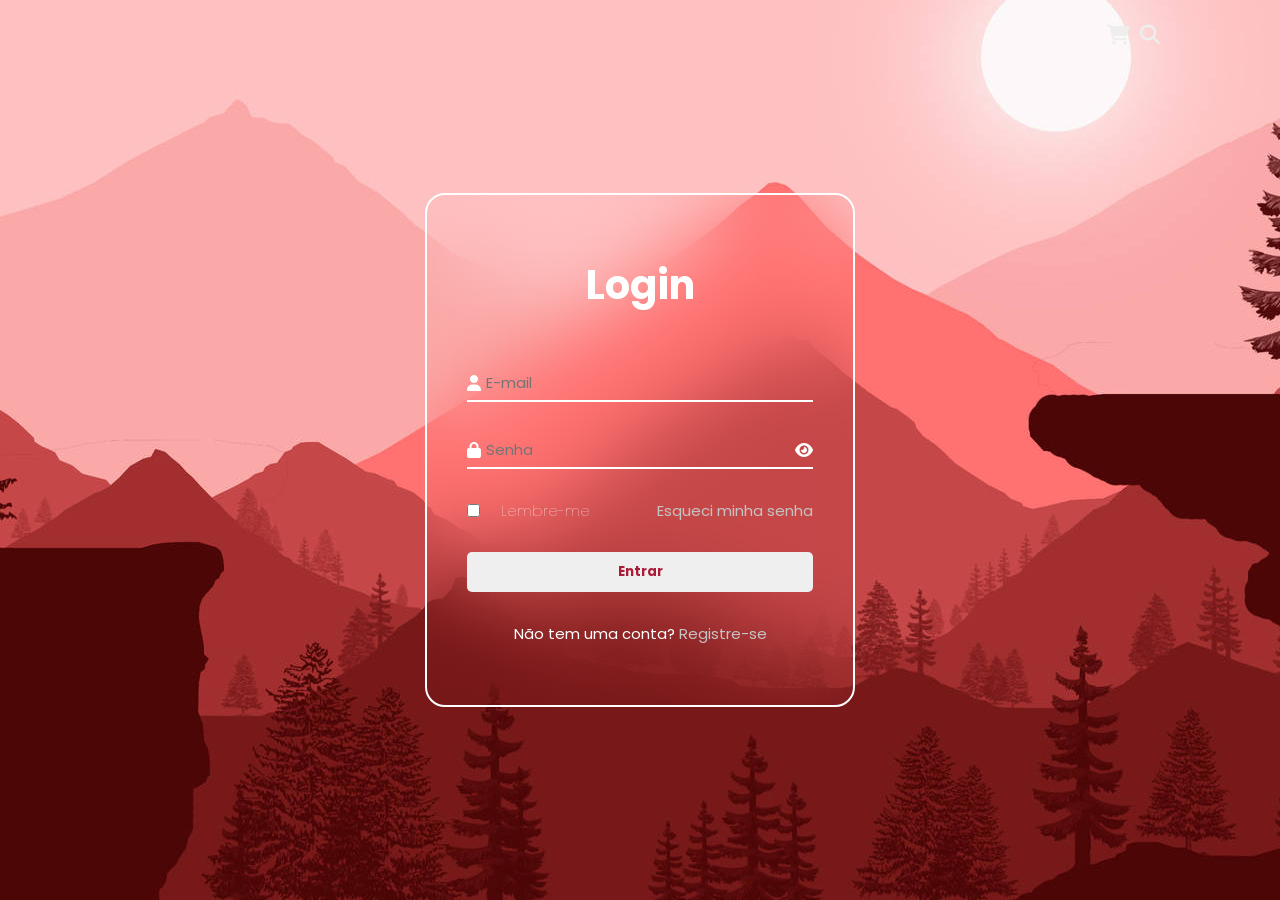
==== login.html @ dee903fb "Add files via upload" ====
<!DOCTYPE html>
<html lang="pt-br">
<head>
    <meta charset="UTF-8">
    <meta name="viewport" content="width=device-width, initial-scale=1.0">
    <link rel="stylesheet" href="login/style.css">
    <link rel="stylesheet" href="https://cdnjs.cloudflare.com/ajax/libs/font-awesome/6.6.0/css/all.min.css" integrity="sha512-Kc323vGBEqzTmouAECnVceyQqyqdsSiqLQISBL29aUW4U/M7pSPA/gEUZQqv1cwx4OnYxTxve5UMg5GT6L4JJg==" crossorigin="anonymous" referrerpolicy="no-referrer" />
    <link rel="icon" type="image/x-icon" href="Images/site-logo.webp">
    <script src="script.js"></script>
    <title>Login</title>
</head>
<body>
    <header>
        <a href="index.html"><img src="Images/logo.webp" alt="" class="logo2"></a>
        <form>
            <div class="formulario">
                <i class="fa-solid fa-cart-shopping"></i>
                <i class="fas fa-search" onclick="myFunction2()"></i>
                <input type="text" class="search" placeholder="Search..." id="search">
            </div>
        </form>

    </header>
<section class="back">
    <form class="login-form">
        <h1 class="login-title">Login</h1>
        <div class="form-element0">
            <i class="fa-solid fa-user" id="icons2"></i>
            <input type="email" name="email" id="email" placeholder="E-mail" class="forms">
        </div>
        <div class="form-element">
            <i class="fa-solid fa-lock" id="icons2"></i>
            <input type="password" id="passwd" name="passwd" placeholder="Senha" class="forms">
            <i class="fa fa-eye showpwd" id="icons2" style="cursor: pointer;" onClick="showPwd('passwd', this)"></i>
        </div>
        <div class="form-element-2">
            <input type="checkbox" name="Remeber-me" id="checkbox">
            <label for="checkbox" class="remember-me">Lembre-me</label>
            <a href="" class="forgot">Esqueci minha senha</a>
        </div>
        <div class="form-element-3">
            <button class="btn-login">Entrar</button>
            <p class="dont-have">Não tem uma conta? <a href="" class="sign">Registre-se</a></p>
        </div>
            
        </div>
        </div>

    </form>
</section>
    
</body>
</html>
---- login/style.css ----
@import url('https://fonts.googleapis.com/css2?family=Montserrat:ital,wght@0,100..900;1,100..900&family=Poppins&display=swap');
*{
    margin: 0;
    padding: 0;
    box-sizing: border-box;
    font-family: "Poppins", sans-serif;
}
:root{
    --primary-color: #A91D3A;
    --secondary-color: #B43F3F;
    --tertiary-color: #EEEEEE;
    --quarternary-color: #151515;
}
body{
    background-image: url(background.jpg);
    background-repeat: no-repeat;
    background-position: center;
    background-attachment: fixed;
}
::-webkit-scrollbar{
    width: 0px;
}
header{
    position: fixed;
    width: 100%;
    display: flex;
    align-items: center;
    justify-content: space-between;
    z-index: 99999;

}
.list-item{
    cursor: pointer;
    color: var(--tertiary-color);
    transition: 0.1s ease;
}
.list-item:hover{
    color: var(--primary-color);
}

ul{
    display: flex;
    gap: 50px;
    list-style: none;
    font-size: 20px;
}

.logo2{
    width: 60px;
}
.fa-search{
    color: var(--tertiary-color);
    font-size: 20px;
    cursor: pointer;
    transition: 0.1s ease;
}
.fa-search:hover{
    color: var(--primary-color);
}
.fa-cart-shopping{
    color: var(--tertiary-color);
    font-size: 20px;
    cursor: pointer;
    transition: 0.1s ease;
}
.fa-cart-shopping:hover{
    color: var(--primary-color);
}
.formulario{
    display: flex;
    align-items: center;
    gap: 10px;
    height: 30px;
}
.search{
    background-color: transparent;
    outline: none;
    border: none;
    color: var(--tertiary-color);
    font-size: 15px;
    border-bottom: 2px solid var(--tertiary-color);
    display: none;
}

.text{
    outline: none;
    border: none;
    width: 100%;
    overflow: hidden;
    background-color: transparent;
    color: #fff;

}
.login{
    padding-right: 5vw;
    display: flex;
}
.btn{
    font-size: 20px;
    color: #fff;
    background-color: transparent;
    border: none;
    padding: 8px;
    border-radius: 50px 0 0 50px; 
    cursor: pointer;
}
#user1{
    background-color: #fff;
    border: 2px solid #fff;
    border-radius: 50px;
    padding: 7px;
    color: #fff;
    cursor: pointer;
    width: 50px;
    height: 50px;
    object-fit: contain;
}

/*media query*/
/*desktop*/
@media screen and (min-width: 1024px) {

    header{
        position: fixed;
        z-index: 99999;
        display: flex;
        justify-content: space-between;
        align-items: center;
        padding: 20px 120px;
        width: 100%
    }
    .dropbtn{
        display: none;
    }

}

/*mobile*/
@media screen and (max-width: 767px) {
    .item1, .item2, .item3{
        display: none;
    }
    header{
        position: fixed;
        z-index: 99999;
        display: flex;
        justify-content: space-between;
        align-items: center;
        padding: 20px 20px;
        width: 100%
    }
    .login{
        padding-left: 40px;
    }
    .nav-bar{
        gap: 0px;
    }
}

/*tablet*/
@media screen and (min-width:768px) and (max-width: 1023px) {
    .item1, .item2, .item3{
        display: none;
    }
    header{
        position: fixed;
        z-index: 99999;
        display: flex;
        justify-content: space-between;
        align-items: center;
        padding: 20px 20px;
        width: 100%
    }

}
.back{
    display: flex;
    align-items: center;
    justify-content: center;
    min-height: 100vh;
}
.login-title{
    color: #fff;
    font-size: 40px;
    font-weight: bold;
    text-align: center;
    margin-bottom: 50px;
    
}
.login-form{
    width: 430px;
    border: 2px solid #fff;
    padding: 60px 40px 60px 40px;
    backdrop-filter: blur(40px);
    border-radius: 20px;
    animation: animation 2s ease-out;
}
.form-element0{
    width: 100%;
    display: flex;
    align-items: center;
    justify-content: center;
    border-bottom: 2px solid #fff;
    gap: 5px;

}
.form-element{
    width: 100%;
    display: flex;
    align-items: center;
    justify-content: center;
    margin-top: 30px;
    border-bottom: 2px solid #fff;
    gap: 5px;

}
.forms{
    width: 100%;
    height: 35px;
    outline: none;
    background-color: transparent;
    border: none;
    color: #fff;
    font-size: 15px;
}
.form-element-2{
    display: flex;
    align-items: center;
    justify-content: space-between;
    width: 100%;
    margin-top: 20px;
    gap: 5px;
    font-size: 15px;
    margin-top: 30px;
    margin-bottom: 30px;

}
#checkbox{
    accent-color: #151515;
}
.remember-me{
    margin-right: 47px;
    color: #fff;
    font-weight: 100;
}
.btn-login{
    width: 100%;
    height: 40px;
    cursor: pointer;
    border: none;
    border-radius: 5px;
    color: #A91D3A;
    font-weight: bold;
}
.btn-login:hover{
    background-color: #151515;
    color: #A91D3A;
}
.dont-have{
    color: #fff;
    font-size: 15px;
    text-align: center;
    margin-top: 30px;
}

a{
    text-decoration: none;
}
#icons2{
    color: #fff;
}
.forgot{
    color: #c5c4c4;
}
.forgot:hover{
    text-decoration: underline;
}
.sign{
    color: #c5c4c4;
}
.sign:hover{
    text-decoration: underline;
}

@keyframes animation{
    from{
        margin-top: 1000px;

    }
    to{
        margin-top: 0px;
    }
}
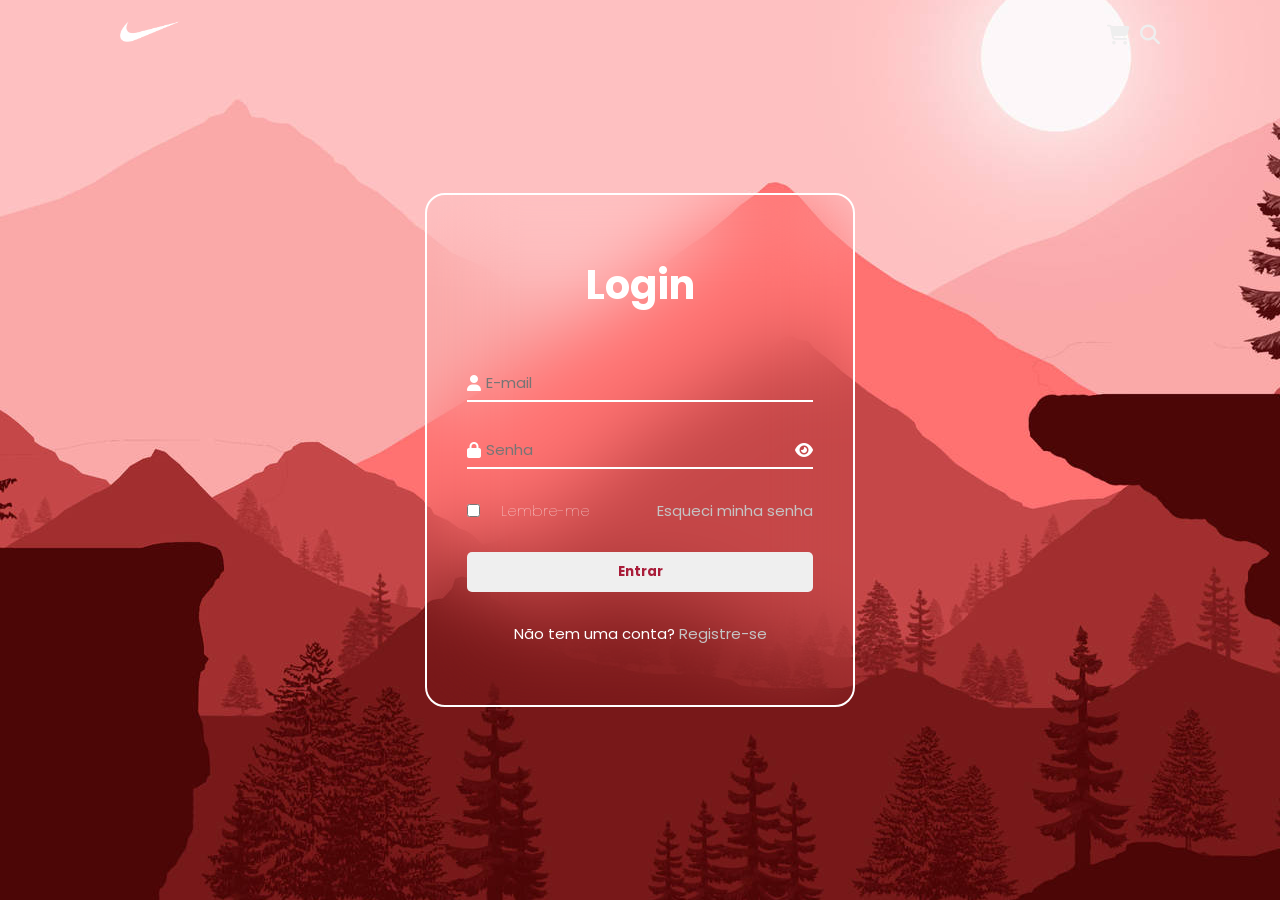
==== commit 5f2bc98d: "Update login.html" ====
--- a/login.html
+++ b/login.html
@@ -5,13 +5,13 @@
     <meta name="viewport" content="width=device-width, initial-scale=1.0">
     <link rel="stylesheet" href="login/style.css">
     <link rel="stylesheet" href="https://cdnjs.cloudflare.com/ajax/libs/font-awesome/6.6.0/css/all.min.css" integrity="sha512-Kc323vGBEqzTmouAECnVceyQqyqdsSiqLQISBL29aUW4U/M7pSPA/gEUZQqv1cwx4OnYxTxve5UMg5GT6L4JJg==" crossorigin="anonymous" referrerpolicy="no-referrer" />
-    <link rel="icon" type="image/x-icon" href="Images/site-logo.webp">
+    <link rel="icon" type="image/x-icon" href="Images/site-logo.png">
     <script src="script.js"></script>
     <title>Login</title>
 </head>
 <body>
     <header>
-        <a href="index.html"><img src="Images/logo.webp" alt="" class="logo2"></a>
+        <a href="index.html"><img src="Images/logo.png" alt="" class="logo2"></a>
         <form>
             <div class="formulario">
                 <i class="fa-solid fa-cart-shopping"></i>
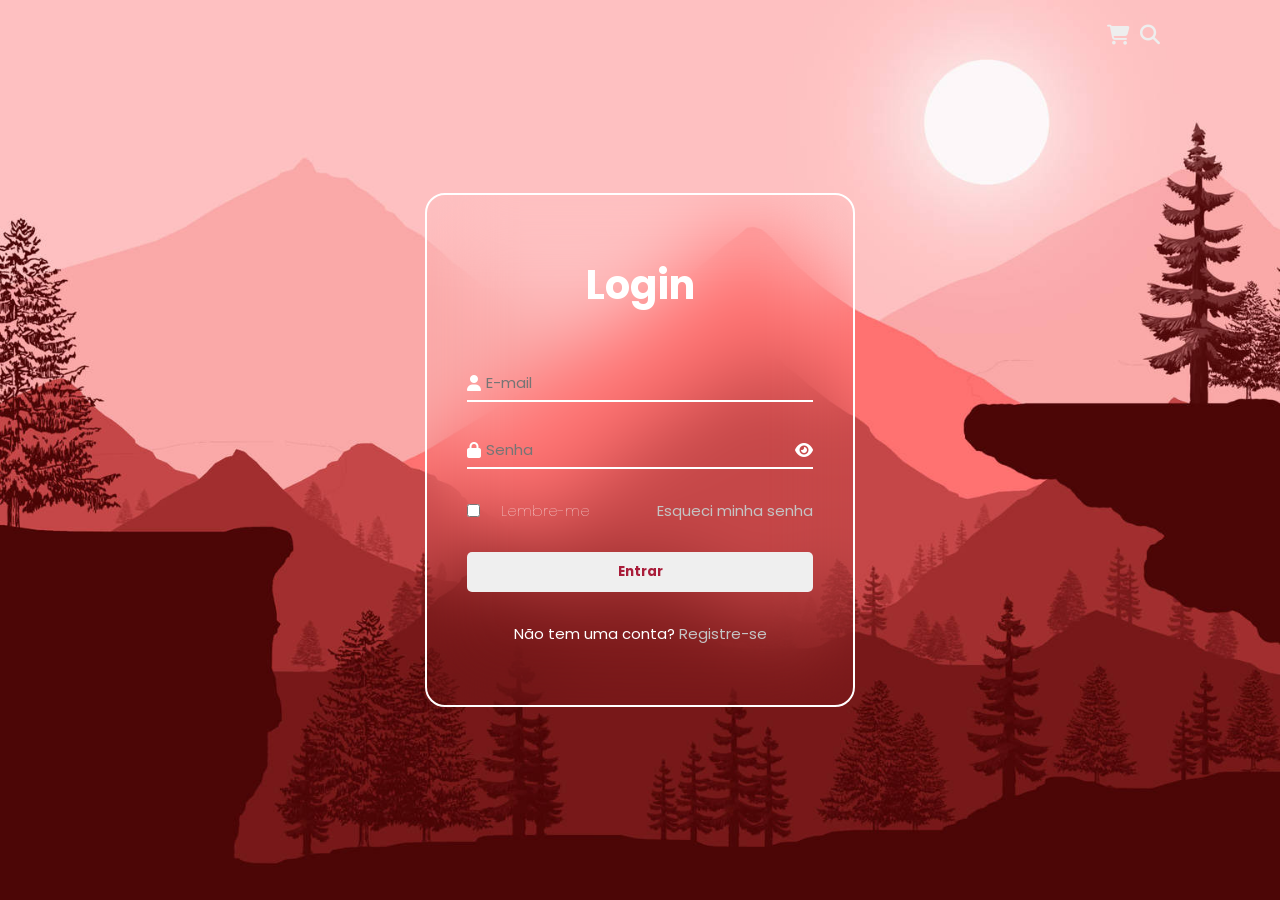
==== commit b0cbf899: "Add files via upload" ====
--- a/login.html
+++ b/login.html
@@ -5,13 +5,13 @@
     <meta name="viewport" content="width=device-width, initial-scale=1.0">
     <link rel="stylesheet" href="login/style.css">
     <link rel="stylesheet" href="https://cdnjs.cloudflare.com/ajax/libs/font-awesome/6.6.0/css/all.min.css" integrity="sha512-Kc323vGBEqzTmouAECnVceyQqyqdsSiqLQISBL29aUW4U/M7pSPA/gEUZQqv1cwx4OnYxTxve5UMg5GT6L4JJg==" crossorigin="anonymous" referrerpolicy="no-referrer" />
-    <link rel="icon" type="image/x-icon" href="Images/site-logo.png">
+    <link rel="icon" type="image/x-icon" href="Images/site-logo.webp">
     <script src="script.js"></script>
     <title>Login</title>
 </head>
 <body>
     <header>
-        <a href="index.html"><img src="Images/logo.png" alt="" class="logo2"></a>
+        <a href="index.html"><img src="Images/logo.webp" alt="" class="logo2"></a>
         <form>
             <div class="formulario">
                 <i class="fa-solid fa-cart-shopping"></i>
--- a/login/style.css
+++ b/login/style.css
@@ -14,6 +14,7 @@
 body{
     background-image: url(background.jpg);
     background-repeat: no-repeat;
+    background-size: cover;
     background-position: center;
     background-attachment: fixed;
 }
@@ -192,6 +193,7 @@
     border: 2px solid #fff;
     padding: 60px 40px 60px 40px;
     backdrop-filter: blur(40px);
+    -webkit-backdrop-filter: blur(40px);
     border-radius: 20px;
     animation: animation 2s ease-out;
 }
